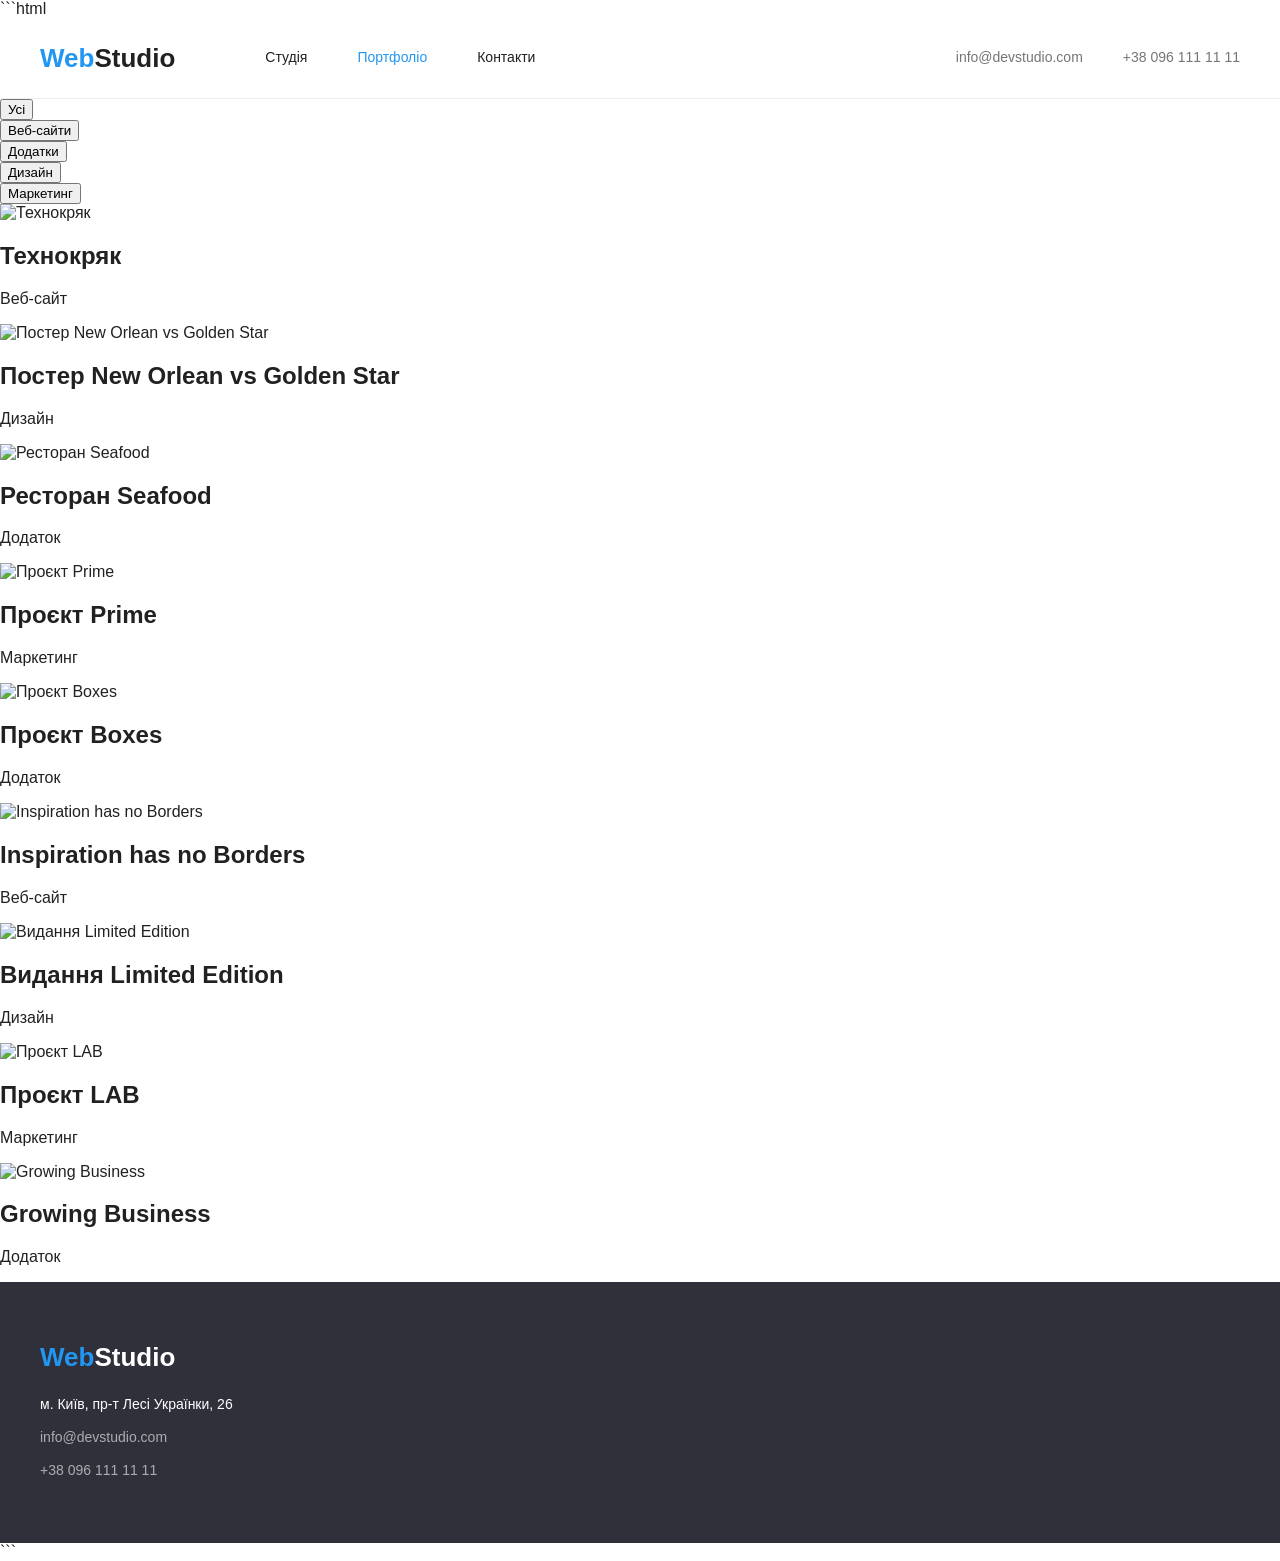
==== portfolio.html @ 43040b47 "Update portfolio.html" ====
```html
<!DOCTYPE html>
<html lang="uk">
<head>
  <meta charset="UTF-8">
  <meta name="viewport" content="width=device-width, initial-scale=1.0">
  <title>WebStudio — Портфоліо</title>

  <link rel="stylesheet" href="normalize.css">
  <link rel="stylesheet" href="style.css">
</head>

<body>

<header class="header">
  <div class="container header-container">

    <a class="header-logo" href="./index.html">
      <span class="header-logo-web">Web</span>Studio
    </a>

    <nav class="header-nav">
      <a class="header-nav-link" href="./index.html">
        Студія
      </a>

      <a class="header-nav-link header-nav-link--active" href="./portfolio.html">
        Портфоліо
      </a>

      <a class="header-nav-link" href="#">
        Контакти
      </a>
    </nav>

    <div class="header-contacts">
      <a class="header-contacts-link" href="mailto:info@devstudio.com">
        info@devstudio.com
      </a>

      <a class="header-contacts-link" href="tel:+380961111111">
        +38 096 111 11 11
      </a>
    </div>

  </div>
</header>


<main class="portfolio">
  <div class="container">

    <h1 class="visually-hidden">
      Портфоліо
    </h1>


    <ul class="portfolio-filter">

      <li class="portfolio-filter-item">
        <button
          class="portfolio-filter-button portfolio-filter-button--active"
          type="button"
        >
          Усі
        </button>
      </li>

      <li class="portfolio-filter-item">
        <button class="portfolio-filter-button" type="button">
          Веб-сайти
        </button>
      </li>

      <li class="portfolio-filter-item">
        <button class="portfolio-filter-button" type="button">
          Додатки
        </button>
      </li>

      <li class="portfolio-filter-item">
        <button class="portfolio-filter-button" type="button">
          Дизайн
        </button>
      </li>

      <li class="portfolio-filter-item">
        <button class="portfolio-filter-button" type="button">
          Маркетинг
        </button>
      </li>

    </ul>


    <ul class="portfolio-list">

      <li class="portfolio-card">
        <img
          class="portfolio-card-image"
          src="https://images.unsplash.com/photo-1498050108023-c5249f4df085?auto=format&fit=crop&w=600&q=80"
          alt="Технокряк"
        >

        <div class="portfolio-card-content">
          <h2 class="portfolio-card-title">
            Технокряк
          </h2>

          <p class="portfolio-card-category">
            Веб-сайт
          </p>
        </div>
      </li>


      <li class="portfolio-card">
        <img
          class="portfolio-card-image"
          src="https://images.unsplash.com/photo-1559028012-481c04fa702d?auto=format&fit=crop&w=600&q=80"
          alt="Постер New Orlean vs Golden Star"
        >

        <div class="portfolio-card-content">
          <h2 class="portfolio-card-title">
            Постер New Orlean vs Golden Star
          </h2>

          <p class="portfolio-card-category">
            Дизайн
          </p>
        </div>
      </li>


      <li class="portfolio-card">
        <img
          class="portfolio-card-image"
          src="https://images.unsplash.com/photo-1556742049-0cfed4f6a45d?auto=format&fit=crop&w=600&q=80"
          alt="Ресторан Seafood"
        >

        <div class="portfolio-card-content">
          <h2 class="portfolio-card-title">
            Ресторан Seafood
          </h2>

          <p class="portfolio-card-category">
            Додаток
          </p>
        </div>
      </li>


      <li class="portfolio-card">
        <img
          class="portfolio-card-image"
          src="https://images.unsplash.com/photo-1556761175-b413da4baf72?auto=format&fit=crop&w=600&q=80"
          alt="Проєкт Prime"
        >

        <div class="portfolio-card-content">
          <h2 class="portfolio-card-title">
            Проєкт Prime
          </h2>

          <p class="portfolio-card-category">
            Маркетинг
          </p>
        </div>
      </li>


      <li class="portfolio-card">
        <img
          class="portfolio-card-image"
          src="https://images.unsplash.com/photo-1586023492125-27b2c045efd7?auto=format&fit=crop&w=600&q=80"
          alt="Проєкт Boxes"
        >

        <div class="portfolio-card-content">
          <h2 class="portfolio-card-title">
            Проєкт Boxes
          </h2>

          <p class="portfolio-card-category">
            Додаток
          </p>
        </div>
      </li>


      <li class="portfolio-card">
        <img
          class="portfolio-card-image"
          src="https://images.unsplash.com/photo-1497366754035-f200968a6e72?auto=format&fit=crop&w=600&q=80"
          alt="Inspiration has no Borders"
        >

        <div class="portfolio-card-content">
          <h2 class="portfolio-card-title">
            Inspiration has no Borders
          </h2>

          <p class="portfolio-card-category">
            Веб-сайт
          </p>
        </div>
      </li>


      <li class="portfolio-card">
        <img
          class="portfolio-card-image"
          src="https://images.unsplash.com/photo-1586023492125-27b2c045efd7?auto=format&fit=crop&w=600&q=80"
          alt="Видання Limited Edition"
        >

        <div class="portfolio-card-content">
          <h2 class="portfolio-card-title">
            Видання Limited Edition
          </h2>

          <p class="portfolio-card-category">
            Дизайн
          </p>
        </div>
      </li>


      <li class="portfolio-card">
        <img
          class="portfolio-card-image"
          src="https://images.unsplash.com/photo-1558655146-d09347e92766?auto=format&fit=crop&w=600&q=80"
          alt="Проєкт LAB"
        >

        <div class="portfolio-card-content">
          <h2 class="portfolio-card-title">
            Проєкт LAB
          </h2>

          <p class="portfolio-card-category">
            Маркетинг
          </p>
        </div>
      </li>


      <li class="portfolio-card">
        <img
          class="portfolio-card-image"
          src="https://images.unsplash.com/photo-1551836022-d5d88e9218df?auto=format&fit=crop&w=600&q=80"
          alt="Growing Business"
        >

        <div class="portfolio-card-content">
          <h2 class="portfolio-card-title">
            Growing Business
          </h2>

          <p class="portfolio-card-category">
            Додаток
          </p>
        </div>
      </li>

    </ul>

  </div>
</main>


<footer class="footer">
  <div class="container footer-container">

    <a class="footer-logo" href="./index.html">
      <span class="footer-logo-web">Web</span>Studio
    </a>

    <address class="footer-address">

      <p class="footer-address-text">
        м. Київ, пр-т Лесі Українки, 26
      </p>

      <a class="footer-contact" href="mailto:info@devstudio.com">
        info@devstudio.com
      </a>

      <a class="footer-contact" href="tel:+380961111111">
        +38 096 111 11 11
      </a>

    </address>

  </div>
</footer>

</body>
</html>
```
---- style.css ----
* {
  box-sizing: border-box;
}

body {
  margin: 0;
  font-family: "Roboto", sans-serif;
  color: #212121;
  background-color: #ffffff;
}

ul {
  margin: 0;
  padding: 0;
  list-style: none;
}

a {
  text-decoration: none;
}

button {
  font-family: inherit;
}

img {
  display: block;
  max-width: 100%;
}

.visually-hidden {
  position: absolute;
  width: 1px;
  height: 1px;
  padding: 0;
  margin: -1px;
  overflow: hidden;
  clip: rect(0, 0, 0, 0);
  white-space: nowrap;
  border: 0;
}


.header {
  background-color: #ffffff;
  border-bottom: 1px solid #eeeeee;
}

.header-container {
  width: 1200px;
  margin: 0 auto;
  min-height: 80px;

  display: flex;
  align-items: center;
}

.header-logo {
  margin-right: 90px;

  font-size: 26px;
  line-height: 1.19;
  font-weight: 700;

  color: #212121;
}

.header-logo-web {
  color: #2196f3;
}

.header-nav {
  display: flex;
  gap: 50px;
}

.header-nav-link {
  position: relative;

  padding: 30px 0;

  font-size: 14px;
  line-height: 1.14;
  font-weight: 500;

  color: #212121;

  transition: color 250ms ease;
}

.header-nav-link:hover,
.header-nav-link:focus {
  color: #2196f3;
}

.header-nav-link--active {
  color: #2196f3;
}

.header-contacts {
  margin-left: auto;

  display: flex;
  align-items: center;
  gap: 40px;
}

.header-contacts-link {
  font-size: 14px;
  line-height: 1.14;
  font-weight: 400;

  color: #757575;

  transition: color 250ms ease;
}

.header-contacts-link:hover,
.header-contacts-link:focus {
  color: #2196f3;
}



.hero {
  background-color: #2f303a;
}

.hero-container {
  width: 1200px;
  min-height: 500px;
  margin: 0 auto;

  display: flex;
  flex-direction: column;
  align-items: center;
  justify-content: center;
}

.hero-title {
  max-width: 700px;
  margin: 0 0 30px;

  text-align: center;

  font-size: 44px;
  line-height: 1.36;
  font-weight: 900;

  color: #ffffff;
}

.hero-button {
  min-width: 200px;
  padding: 16px 32px;

  border: 0;
  border-radius: 4px;

  background-color: #2196f3;
  color: #ffffff;

  font-size: 16px;
  line-height: 1.88;
  font-weight: 700;

  cursor: pointer;

  transition: background-color 250ms ease;
}

.hero-button:hover,
.hero-button:focus {
  background-color: #188ce8;
}



.advantages {
  padding: 94px 0 0;
}

.advantages-container {
  width: 1200px;
  margin: 0 auto;
}

.advantages-list {
  display: flex;
  gap: 30px;
}

.advantages-item {
  width: calc((100% - 90px) / 4);
}

.advantages-item-title {
  margin: 0 0 10px;

  font-size: 14px;
  line-height: 1.14;
  font-weight: 700;

  color: #212121;
}

.advantages-item-text {
  margin: 0;

  font-size: 14px;
  line-height: 1.71;
  font-weight: 400;

  color: #757575;
}


.section-title {
  margin: 0;

  text-align: center;

  font-size: 36px;
  line-height: 1.17;
  font-weight: 700;

  color: #212121;
}



.work {
  padding: 94px 0;
}

.work-container {
  width: 1200px;
  margin: 0 auto;
}

.work .section-title {
  margin-bottom: 50px;
}

.work-list {
  display: flex;
  gap: 30px;
}

.work-item {
  width: calc((100% - 60px) / 3);
}

.work-item-image {
  width: 100%;
  height: 294px;

  object-fit: cover;
}



.team {
  padding: 94px 0;

  background-color: #f5f4fa;
}

.team-container {
  width: 1200px;
  margin: 0 auto;
}

.team .section-title {
  margin-bottom: 50px;
}

.team-list {
  display: flex;
  gap: 30px;
}

.team-card {
  width: calc((100% - 90px) / 4);

  background-color: #ffffff;

  box-shadow:
    0 2px 1px rgba(0, 0, 0, 0.08),
    0 1px 1px rgba(0, 0, 0, 0.06),
    0 1px 3px rgba(0, 0, 0, 0.16);

  border-radius: 0 0 4px 4px;

  overflow: hidden;
}

.team-card-image {
  width: 100%;
  height: 260px;

  object-fit: cover;
}

.team-card-content {
  padding: 30px 20px;
  text-align: center;
}

.team-card-name {
  margin: 0 0 10px;

  font-size: 16px;
  line-height: 1.19;
  font-weight: 500;

  color: #212121;
}

.team-card-position {
  margin: 0;

  font-size: 16px;
  line-height: 1.19;
  font-weight: 400;

  color: #757575;
}



.footer {
  padding: 60px 0;

  background-color: #2f303a;
}

.footer-container {
  width: 1200px;
  margin: 0 auto;
}

.footer-logo {
  display: inline-block;
  margin-bottom: 20px;

  font-size: 26px;
  line-height: 1.19;
  font-weight: 700;

  color: #ffffff;
}

.footer-logo-web {
  color: #2196f3;
}

.footer-address {
  display: flex;
  flex-direction: column;
  gap: 9px;

  font-style: normal;
}

.footer-address-text {
  margin: 0;

  font-size: 14px;
  line-height: 1.71;
  font-weight: 400;

  color: #ffffff;
}

.footer-contact {
  font-size: 14px;
  line-height: 1.71;
  font-weight: 400;

  color: rgba(255, 255, 255, 0.6);

  transition: color 250ms ease;
}

.footer-contact:hover,
.footer-contact:focus {
  color: #2196f3;
}
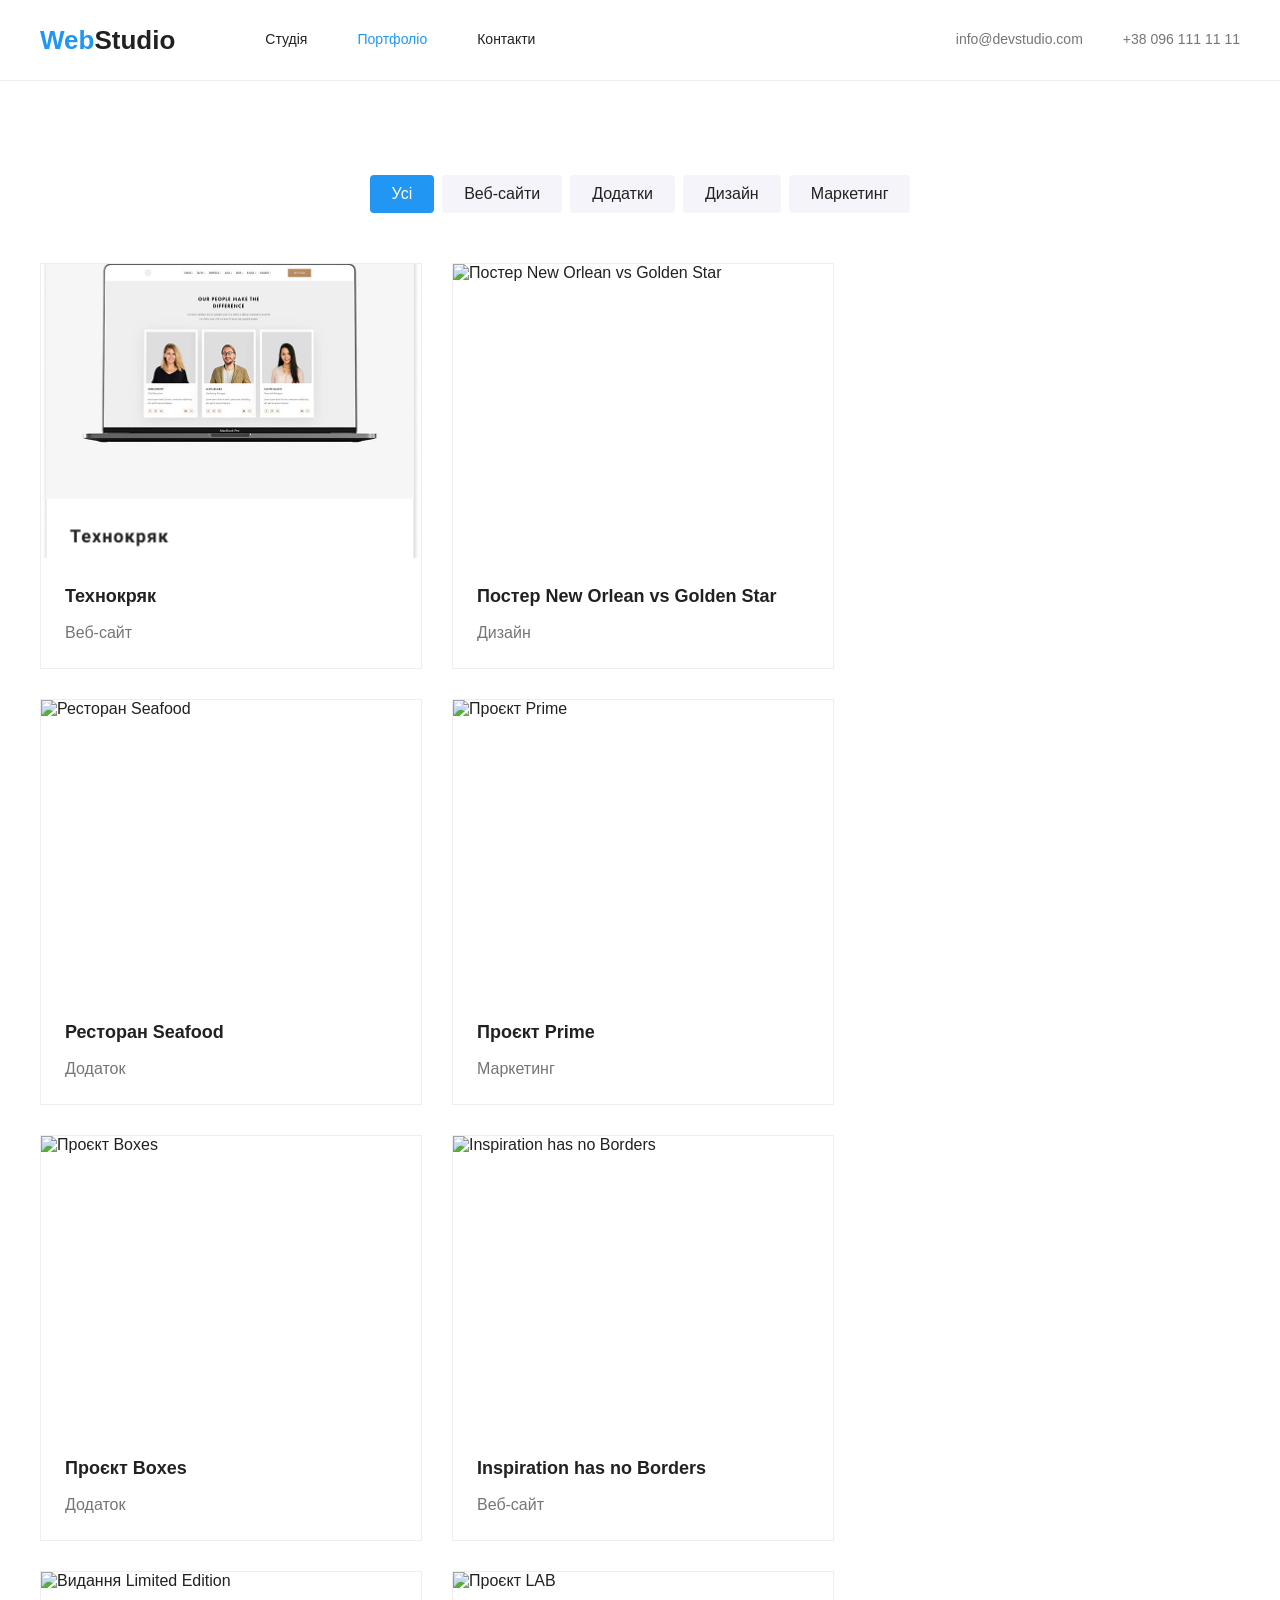
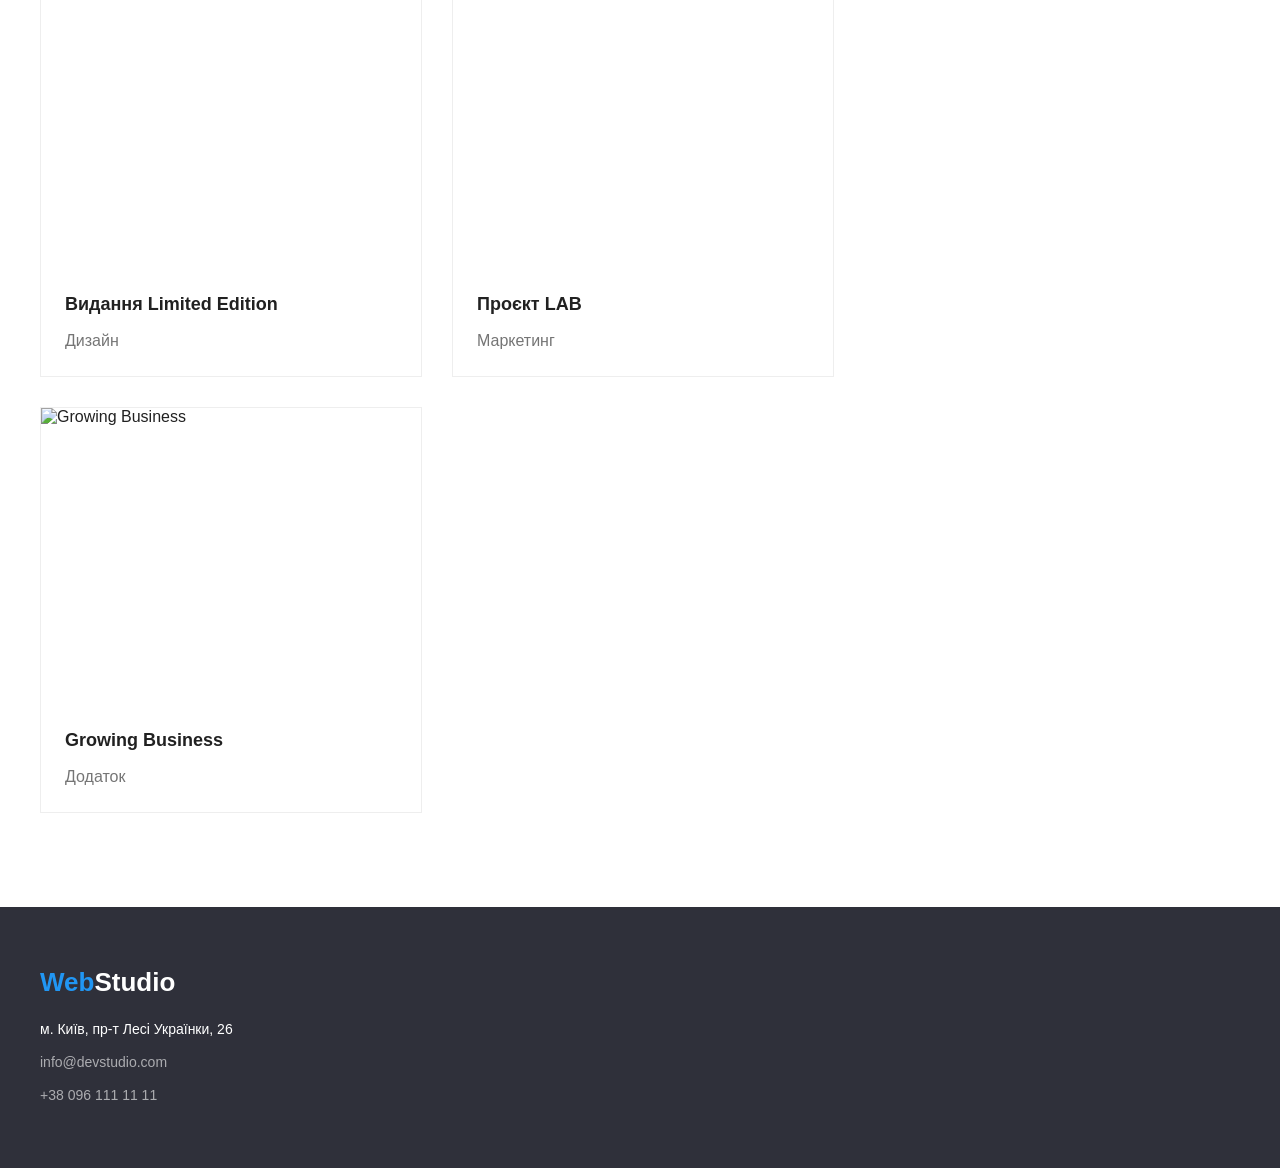
==== commit 16fa482f: "Update portfolio.html" ====
--- a/portfolio.html
+++ b/portfolio.html
@@ -1,10 +1,9 @@
-```html
 <!DOCTYPE html>
 <html lang="uk">
 <head>
   <meta charset="UTF-8">
   <meta name="viewport" content="width=device-width, initial-scale=1.0">
-  <title>WebStudio — Портфоліо</title>
+  <title>WebStudio Портфоліо</title>
 
   <link rel="stylesheet" href="normalize.css">
   <link rel="stylesheet" href="style.css">
@@ -98,7 +97,7 @@
       <li class="portfolio-card">
         <img
           class="portfolio-card-image"
-          src="https://images.unsplash.com/photo-1498050108023-c5249f4df085?auto=format&fit=crop&w=600&q=80"
+          src="Group 1.png"
           alt="Технокряк"
         >
 
@@ -117,7 +116,7 @@
       <li class="portfolio-card">
         <img
           class="portfolio-card-image"
-          src="https://images.unsplash.com/photo-1559028012-481c04fa702d?auto=format&fit=crop&w=600&q=80"
+          src="img (1).png"
           alt="Постер New Orlean vs Golden Star"
         >
 
@@ -136,7 +135,7 @@
       <li class="portfolio-card">
         <img
           class="portfolio-card-image"
-          src="https://images.unsplash.com/photo-1556742049-0cfed4f6a45d?auto=format&fit=crop&w=600&q=80"
+          src="img (2).png"
           alt="Ресторан Seafood"
         >
 
@@ -155,7 +154,7 @@
       <li class="portfolio-card">
         <img
           class="portfolio-card-image"
-          src="https://images.unsplash.com/photo-1556761175-b413da4baf72?auto=format&fit=crop&w=600&q=80"
+          src="img (3).png"
           alt="Проєкт Prime"
         >
 
@@ -174,7 +173,7 @@
       <li class="portfolio-card">
         <img
           class="portfolio-card-image"
-          src="https://images.unsplash.com/photo-1586023492125-27b2c045efd7?auto=format&fit=crop&w=600&q=80"
+          src="img (4).png"
           alt="Проєкт Boxes"
         >
 
@@ -193,7 +192,7 @@
       <li class="portfolio-card">
         <img
           class="portfolio-card-image"
-          src="https://images.unsplash.com/photo-1497366754035-f200968a6e72?auto=format&fit=crop&w=600&q=80"
+          src="img (5).png"
           alt="Inspiration has no Borders"
         >
 
@@ -212,7 +211,7 @@
       <li class="portfolio-card">
         <img
           class="portfolio-card-image"
-          src="https://images.unsplash.com/photo-1586023492125-27b2c045efd7?auto=format&fit=crop&w=600&q=80"
+          src="img (6).png"
           alt="Видання Limited Edition"
         >
 
@@ -231,7 +230,7 @@
       <li class="portfolio-card">
         <img
           class="portfolio-card-image"
-          src="https://images.unsplash.com/photo-1558655146-d09347e92766?auto=format&fit=crop&w=600&q=80"
+          src="img (7).png"
           alt="Проєкт LAB"
         >
 
@@ -250,7 +249,7 @@
       <li class="portfolio-card">
         <img
           class="portfolio-card-image"
-          src="https://images.unsplash.com/photo-1551836022-d5d88e9218df?auto=format&fit=crop&w=600&q=80"
+          src="img (8).png"
           alt="Growing Business"
         >
 
@@ -298,5 +297,4 @@
 </footer>
 
 </body>
-</html>
-```
+</html>
--- a/style.css
+++ b/style.css
@@ -1,9 +1,11 @@
-* {
+*::before,
+*::after {
   box-sizing: border-box;
 }
 
 body {
   margin: 0;
+
   font-family: "Roboto", sans-serif;
   color: #212121;
   background-color: #ffffff;
@@ -15,6 +17,13 @@
   list-style: none;
 }
 
+h1,
+h2,
+h3,
+p {
+  margin: 0;
+}
+
 a {
   text-decoration: none;
 }
@@ -26,6 +35,11 @@
 img {
   display: block;
   max-width: 100%;
+}
+
+.container {
+  width: 1200px;
+  margin: 0 auto;
 }
 
 .visually-hidden {
@@ -41,18 +55,20 @@
 }
 
 
+/* =========================
+   HEADER
+   ========================= */
+
 .header {
+  border-bottom: 1px solid #eeeeee;
   background-color: #ffffff;
-  border-bottom: 1px solid #eeeeee;
 }
 
 .header-container {
-  width: 1200px;
-  margin: 0 auto;
+  display: flex;
+  align-items: center;
+
   min-height: 80px;
-
-  display: flex;
-  align-items: center;
 }
 
 .header-logo {
@@ -75,8 +91,6 @@
 }
 
 .header-nav-link {
-  position: relative;
-
   padding: 30px 0;
 
   font-size: 14px;
@@ -84,35 +98,27 @@
   font-weight: 500;
 
   color: #212121;
-
-  transition: color 250ms ease;
 }
 
 .header-nav-link:hover,
-.header-nav-link:focus {
-  color: #2196f3;
-}
-
+.header-nav-link:focus,
 .header-nav-link--active {
   color: #2196f3;
 }
 
 .header-contacts {
-  margin-left: auto;
-
   display: flex;
   align-items: center;
   gap: 40px;
+
+  margin-left: auto;
 }
 
 .header-contacts-link {
   font-size: 14px;
   line-height: 1.14;
-  font-weight: 400;
 
   color: #757575;
-
-  transition: color 250ms ease;
 }
 
 .header-contacts-link:hover,
@@ -127,9 +133,7 @@
 }
 
 .hero-container {
-  width: 1200px;
   min-height: 500px;
-  margin: 0 auto;
 
   display: flex;
   flex-direction: column;
@@ -138,8 +142,7 @@
 }
 
 .hero-title {
-  max-width: 700px;
-  margin: 0 0 30px;
+  margin-bottom: 30px;
 
   text-align: center;
 
@@ -154,7 +157,7 @@
   min-width: 200px;
   padding: 16px 32px;
 
-  border: 0;
+  border: none;
   border-radius: 4px;
 
   background-color: #2196f3;
@@ -165,13 +168,6 @@
   font-weight: 700;
 
   cursor: pointer;
-
-  transition: background-color 250ms ease;
-}
-
-.hero-button:hover,
-.hero-button:focus {
-  background-color: #188ce8;
 }
 
 
@@ -180,11 +176,6 @@
   padding: 94px 0 0;
 }
 
-.advantages-container {
-  width: 1200px;
-  margin: 0 auto;
-}
-
 .advantages-list {
   display: flex;
   gap: 30px;
@@ -195,51 +186,37 @@
 }
 
 .advantages-item-title {
-  margin: 0 0 10px;
+  margin-bottom: 10px;
 
   font-size: 14px;
   line-height: 1.14;
   font-weight: 700;
-
-  color: #212121;
 }
 
 .advantages-item-text {
-  margin: 0;
-
   font-size: 14px;
   line-height: 1.71;
-  font-weight: 400;
 
   color: #757575;
 }
 
 
+
+
 .section-title {
-  margin: 0;
+  margin-bottom: 50px;
 
   text-align: center;
 
   font-size: 36px;
   line-height: 1.17;
   font-weight: 700;
-
-  color: #212121;
 }
 
 
 
 .work {
   padding: 94px 0;
-}
-
-.work-container {
-  width: 1200px;
-  margin: 0 auto;
-}
-
-.work .section-title {
-  margin-bottom: 50px;
 }
 
 .work-list {
@@ -264,15 +241,6 @@
   padding: 94px 0;
 
   background-color: #f5f4fa;
-}
-
-.team-container {
-  width: 1200px;
-  margin: 0 auto;
-}
-
-.team .section-title {
-  margin-bottom: 50px;
 }
 
 .team-list {
@@ -289,10 +257,6 @@
     0 2px 1px rgba(0, 0, 0, 0.08),
     0 1px 1px rgba(0, 0, 0, 0.06),
     0 1px 3px rgba(0, 0, 0, 0.16);
-
-  border-radius: 0 0 4px 4px;
-
-  overflow: hidden;
 }
 
 .team-card-image {
@@ -304,25 +268,97 @@
 
 .team-card-content {
   padding: 30px 20px;
+
   text-align: center;
 }
 
 .team-card-name {
-  margin: 0 0 10px;
+  margin-bottom: 10px;
 
   font-size: 16px;
   line-height: 1.19;
   font-weight: 500;
-
-  color: #212121;
 }
 
 .team-card-position {
-  margin: 0;
-
   font-size: 16px;
   line-height: 1.19;
-  font-weight: 400;
+
+  color: #757575;
+}
+
+
+
+.portfolio {
+  padding: 94px 0;
+}
+
+.portfolio-filter {
+  display: flex;
+  justify-content: center;
+  gap: 8px;
+
+  margin-bottom: 50px;
+}
+
+.portfolio-filter-button {
+  padding: 6px 22px;
+
+  border: none;
+  border-radius: 4px;
+
+  background-color: #f5f4fa;
+  color: #212121;
+
+  font-size: 16px;
+  line-height: 1.62;
+  font-weight: 500;
+
+  cursor: pointer;
+}
+
+.portfolio-filter-button:hover,
+.portfolio-filter-button:focus,
+.portfolio-filter-button--active {
+  background-color: #2196f3;
+  color: #ffffff;
+}
+
+.portfolio-list {
+  display: flex;
+  flex-wrap: wrap;
+  gap: 30px;
+}
+
+.portfolio-card {
+  width: calc((100% - 60px) / 3);
+
+  border: 1px solid #eeeeee;
+  background-color: #ffffff;
+}
+
+.portfolio-card-image {
+  width: 100%;
+  height: 294px;
+
+  object-fit: cover;
+}
+
+.portfolio-card-content {
+  padding: 20px 24px;
+}
+
+.portfolio-card-title {
+  margin-bottom: 4px;
+
+  font-size: 18px;
+  line-height: 2;
+  font-weight: 700;
+}
+
+.portfolio-card-category {
+  font-size: 16px;
+  line-height: 1.88;
 
   color: #757575;
 }
@@ -336,12 +372,12 @@
 }
 
 .footer-container {
-  width: 1200px;
-  margin: 0 auto;
+  display: flex;
+  flex-direction: column;
+  align-items: flex-start;
 }
 
 .footer-logo {
-  display: inline-block;
   margin-bottom: 20px;
 
   font-size: 26px;
@@ -364,11 +400,8 @@
 }
 
 .footer-address-text {
-  margin: 0;
-
   font-size: 14px;
   line-height: 1.71;
-  font-weight: 400;
 
   color: #ffffff;
 }
@@ -376,11 +409,8 @@
 .footer-contact {
   font-size: 14px;
   line-height: 1.71;
-  font-weight: 400;
 
   color: rgba(255, 255, 255, 0.6);
-
-  transition: color 250ms ease;
 }
 
 .footer-contact:hover,
